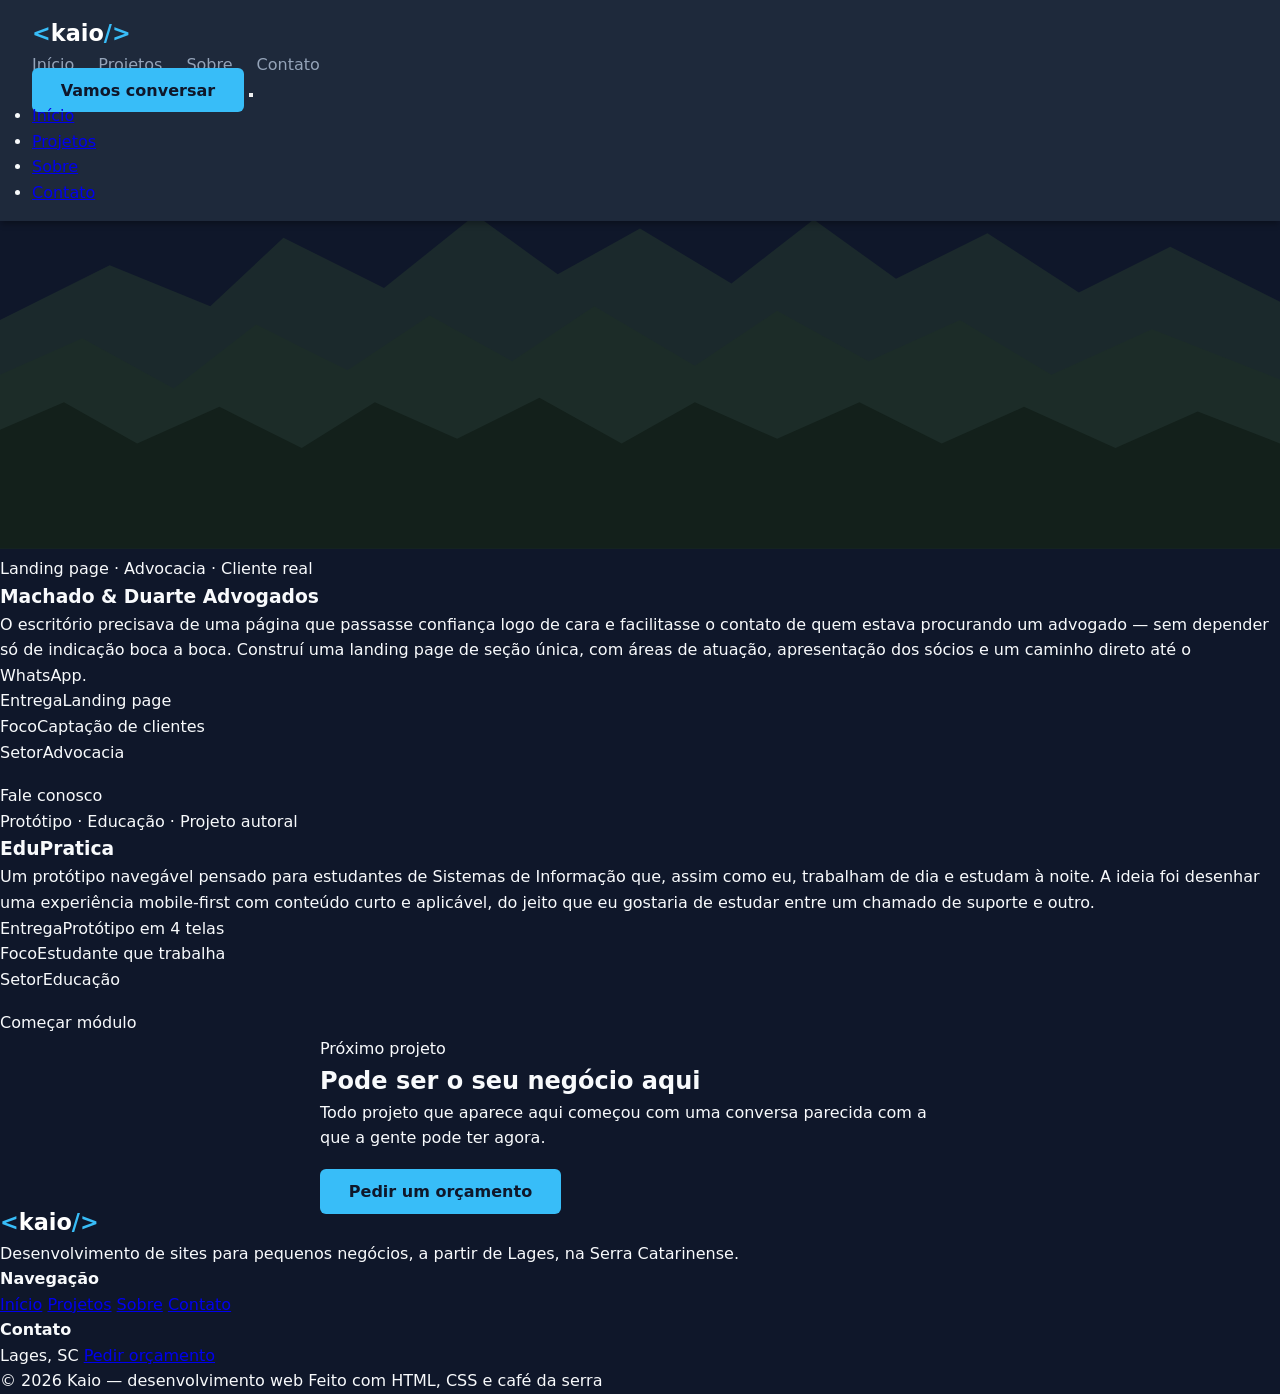
==== portfolio.html @ 51c5e618 "Criando portfolio" ====
<!doctype html>
<html lang="pt-BR">
<head>
<meta charset="UTF-8">
<meta name="viewport" content="width=device-width, initial-scale=1.0">
<title>Projetos — Kaio</title>
<meta name="description" content="Projetos de sites e protótipos desenvolvidos pelo Kaio.">
<link rel="preconnect" href="https://fonts.googleapis.com">
<link rel="stylesheet" href="style.css">
</head>
<body>

<header class="site-header">
  <nav class="container nav">
    <a href="index.html" class="logo"><span class="brk">&lt;</span>kaio<span class="brk">/&gt;</span></a>
    <ul class="nav-links">
      <li><a href="index.html">Início</a></li>
      <li><a href="portfolio.html" class="active">Projetos</a></li>
      <li><a href="sobre.html">Sobre</a></li>
      <li><a href="contato.html">Contato</a></li>
    </ul>
    <div class="nav-cta">
      <a href="contato.html" class="btn btn-ghost">Vamos conversar</a>
      <button class="nav-toggle" aria-label="Abrir menu" aria-expanded="false"><span></span></button>
    </div>
  </nav>
  <div class="mobile-menu">
    <ul>
      <li><a href="index.html">Início</a></li>
      <li><a href="portfolio.html">Projetos</a></li>
      <li><a href="sobre.html">Sobre</a></li>
      <li><a href="contato.html">Contato</a></li>
    </ul>
  </div>
</header>

<main>

  <div class="ridge-wrap page-banner">
    <div class="mist"></div>
    <div class="container">
      <p class="eyebrow">Projetos</p>
      <h1>O que já construí até aqui</h1>
      <p>Dois exemplos recentes: um cliente real e um protótipo autoral. Cada projeto começa do mesmo jeito — entendendo o que a pessoa do outro lado precisa resolver.</p>
    </div>
    <div class="ridge-svg">
      <svg viewBox="0 0 1400 460" preserveAspectRatio="xMidYMax slice" xmlns="http://www.w3.org/2000/svg" aria-hidden="true">
        <path d="M0,460 L0,210 L120,150 L230,195 L310,120 L420,175 L520,95 L610,160 L700,110 L800,170 L890,100 L980,165 L1080,115 L1180,180 L1280,130 L1400,190 L1400,460 Z" fill="#26392F" opacity="0.55"/>
        <path d="M0,460 L0,270 L90,230 L190,285 L280,215 L380,265 L470,205 L560,255 L650,195 L760,260 L850,200 L950,255 L1050,210 L1150,270 L1260,220 L1400,275 L1400,460 Z" fill="#1D2E27" opacity="0.75"/>
        <path d="M0,460 L0,330 L70,300 L150,345 L240,305 L330,350 L410,300 L500,340 L590,295 L680,345 L760,300 L850,340 L940,300 L1030,345 L1120,305 L1220,350 L1310,310 L1400,345 L1400,460 Z" fill="#13201B"/>
      </svg>
    </div>
  </div>

  <section>
    <div class="container">
      <div class="case-list">

        <div class="case">
          <div class="case-info">
            <span class="case-tag">Landing page · Advocacia · Cliente real</span>
            <h3>Machado &amp; Duarte Advogados</h3>
            <p>O escritório precisava de uma página que passasse confiança logo de cara e facilitasse o contato de quem estava procurando um advogado — sem depender só de indicação boca a boca. Construí uma landing page de seção única, com áreas de atuação, apresentação dos sócios e um caminho direto até o WhatsApp.</p>
            <div class="case-meta">
              <div><span>Entrega</span>Landing page</div>
              <div><span>Foco</span>Captação de clientes</div>
              <div><span>Setor</span>Advocacia</div>
            </div>
          </div>
          <div class="case-visual">
            <div class="mock-browser">
              <div class="mock-bar"><i></i><i></i><i></i></div>
              <div class="mock-body">
                <div class="mock-line w40"></div>
                <div class="mock-line w80"></div>
                <div class="mock-line w60"></div>
                <div class="mock-line w40" style="margin-top:18px;"></div>
                <span class="mock-btn">Fale conosco</span>
              </div>
            </div>
          </div>
        </div>

        <div class="case">
          <div class="case-info">
            <span class="case-tag">Protótipo · Educação · Projeto autoral</span>
            <h3>EduPratica</h3>
            <p>Um protótipo navegável pensado para estudantes de Sistemas de Informação que, assim como eu, trabalham de dia e estudam à noite. A ideia foi desenhar uma experiência mobile-first com conteúdo curto e aplicável, do jeito que eu gostaria de estudar entre um chamado de suporte e outro.</p>
            <div class="case-meta">
              <div><span>Entrega</span>Protótipo em 4 telas</div>
              <div><span>Foco</span>Estudante que trabalha</div>
              <div><span>Setor</span>Educação</div>
            </div>
          </div>
          <div class="case-visual">
            <div class="mock-browser">
              <div class="mock-bar"><i></i><i></i><i></i></div>
              <div class="mock-body">
                <div class="mock-line w60"></div>
                <div class="mock-line w40"></div>
                <div class="mock-line w80"></div>
                <div class="mock-line w60" style="margin-top:18px;"></div>
                <span class="mock-btn">Começar módulo</span>
              </div>
            </div>
          </div>
        </div>

      </div>
    </div>
  </section>

  <section class="on-fog-dim">
    <div class="container text-center" style="max-width:640px; margin:0 auto;">
      <p class="eyebrow" style="justify-content:center;">Próximo projeto</p>
      <h2>Pode ser o seu negócio aqui</h2>
      <p style="color:var(--stone); margin-bottom:28px;">Todo projeto que aparece aqui começou com uma conversa parecida com a que a gente pode ter agora.</p>
      <a href="contato.html" class="btn btn-primary">Pedir um orçamento</a>
    </div>
  </section>

</main>

<footer>
  <div class="container">
    <div class="footer-top">
      <div class="footer-brand">
        <a href="index.html" class="logo"><span class="brk">&lt;</span>kaio<span class="brk">/&gt;</span></a>
        <p>Desenvolvimento de sites para pequenos negócios, a partir de Lages, na Serra Catarinense.</p>
      </div>
      <div class="footer-cols">
        <div class="footer-col">
          <h4>Navegação</h4>
          <a href="index.html">Início</a>
          <a href="portfolio.html">Projetos</a>
          <a href="sobre.html">Sobre</a>
          <a href="contato.html">Contato</a>
        </div>
        <div class="footer-col">
          <h4>Contato</h4>
          <span>Lages, SC</span>
          <a href="contato.html">Pedir orçamento</a>
        </div>
      </div>
    </div>
    <div class="footer-bottom">
      <span>© <span class="js-year">2026</span> Kaio — desenvolvimento web</span>
      <span>Feito com HTML, CSS e café da serra</span>
    </div>
  </div>
</footer>

<script src="script.js"></script>
</body>
</html>
---- style.css ----
/* Reset e Estilos Gerais */
* {
    margin: 0;
    padding: 0;
    box-sizing: border-box;
}

body {
    font-family: system-ui, -apple-system, BlinkMacSystemFont, 'Segoe UI', Roboto, sans-serif;
    background-color: #0f172a;
    color: #f8fafc;
    line-height: 1.6;
}

/* Header & Navegação */
header {
    background-color: #1e293b;
    padding: 1rem 2rem;
    position: fixed;
    width: 100%;
    top: 0;
    z-index: 100;
    box-shadow: 0 4px 6px -1px rgba(0, 0, 0, 0.3);
}

.nav-container {
    display: flex;
    justify-content: space-between;
    align-items: center;
    max-width: 1100px;
    margin: 0 auto;
}

.logo {
    font-size: 1.4rem;
    font-weight: bold;
    color: #ffffff;
    text-decoration: none;
}

.logo span {
    color: #38bdf8;
}

.nav-links {
    display: flex;
    list-style: none;
    gap: 1.5rem;
}

.nav-links a {
    color: #94a3b8;
    text-decoration: none;
    transition: color 0.3s;
}

.nav-links a:hover {
    color: #38bdf8;
}

/* Hero Section */
.hero {
    height: 90vh;
    display: flex;
    flex-direction: column;
    justify-content: center;
    align-items: center;
    text-align: center;
    padding: 0 1rem;
}

.hero h1 {
    font-size: 2.8rem;
    margin-bottom: 1rem;
}

.highlight {
    color: #38bdf8;
}

.hero p {
    font-size: 1.2rem;
    color: #94a3b8;
    max-width: 600px;
    margin-bottom: 2rem;
}

.btn {
    background-color: #38bdf8;
    color: #0f172a;
    padding: 0.8rem 1.8rem;
    border-radius: 6px;
    text-decoration: none;
    font-weight: bold;
    border: none;
    cursor: pointer;
    transition: background-color 0.3s, transform 0.2s;
}

.btn:hover {
    background-color: #0284c7;
    color: #ffffff;
    transform: translateY(-2px);
}

/* Seções Principais */
.section {
    max-width: 1100px;
    margin: 5rem auto;
    padding: 0 1.5rem;
}

.section h2 {
    font-size: 2rem;
    margin-bottom: 1.5rem;
    border-left: 4px solid #38bdf8;
    padding-left: 0.8rem;
}

.sobre-texto {
    color: #cbd5e1;
    font-size: 1.1rem;
    max-width: 800px;
}

/* Grid de Projetos */
.grid-projetos {
    display: grid;
    grid-template-columns: repeat(auto-fit, minmax(300px, 1fr));
    gap: 1.5rem;
    margin-top: 2rem;
}

.card {
    background-color: #1e293b;
    padding: 1.8rem;
    border-radius: 8px;
    border: 1px solid #334155;
    display: flex;
    flex-direction: column;
    justify-content: space-between;
    transition: transform 0.3s, border-color 0.3s;
}

.card:hover {
    transform: translateY(-5px);
    border-color: #38bdf8;
}

.card h3 {
    color: #38bdf8;
    margin-bottom: 0.8rem;
}

.card p {
    color: #94a3b8;
    margin-bottom: 1.2rem;
}

.tags {
    margin-bottom: 1.2rem;
}

.tags span {
    background-color: #334155;
    color: #e2e8f0;
    font-size: 0.8rem;
    padding: 0.25rem 0.6rem;
    border-radius: 4px;
    margin-right: 0.4rem;
}

.btn-card {
    color: #38bdf8;
    text-decoration: none;
    font-weight: bold;
}

.btn-card:hover {
    text-decoration: underline;
}

/* Form de Contato */
form {
    display: flex;
    flex-direction: column;
    gap: 1rem;
    max-width: 500px;
    margin-top: 1.5rem;
}

input, textarea {
    padding: 0.8rem;
    border-radius: 6px;
    border: 1px solid #334155;
    background-color: #1e293b;
    color: #ffffff;
    font-size: 1rem;
}

input:focus, textarea:focus {
    outline: none;
    border-color: #38bdf8;
}
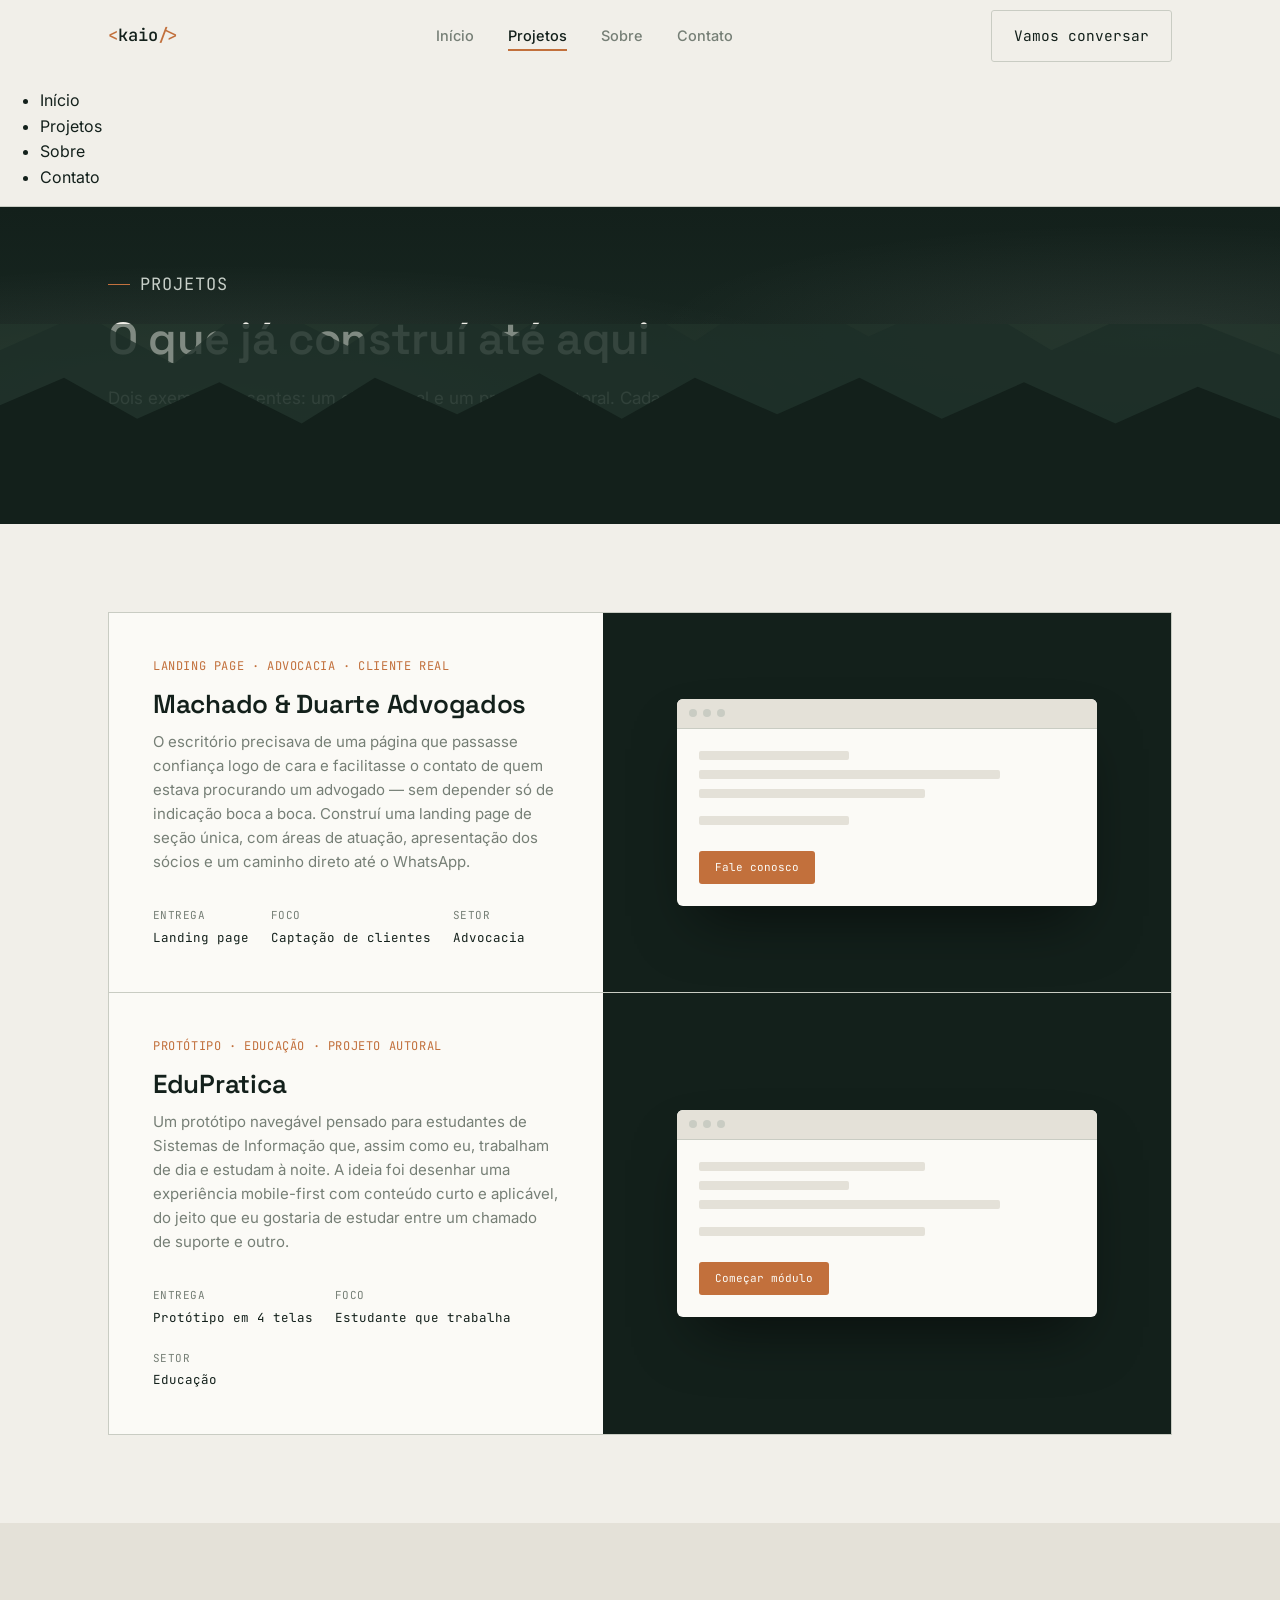
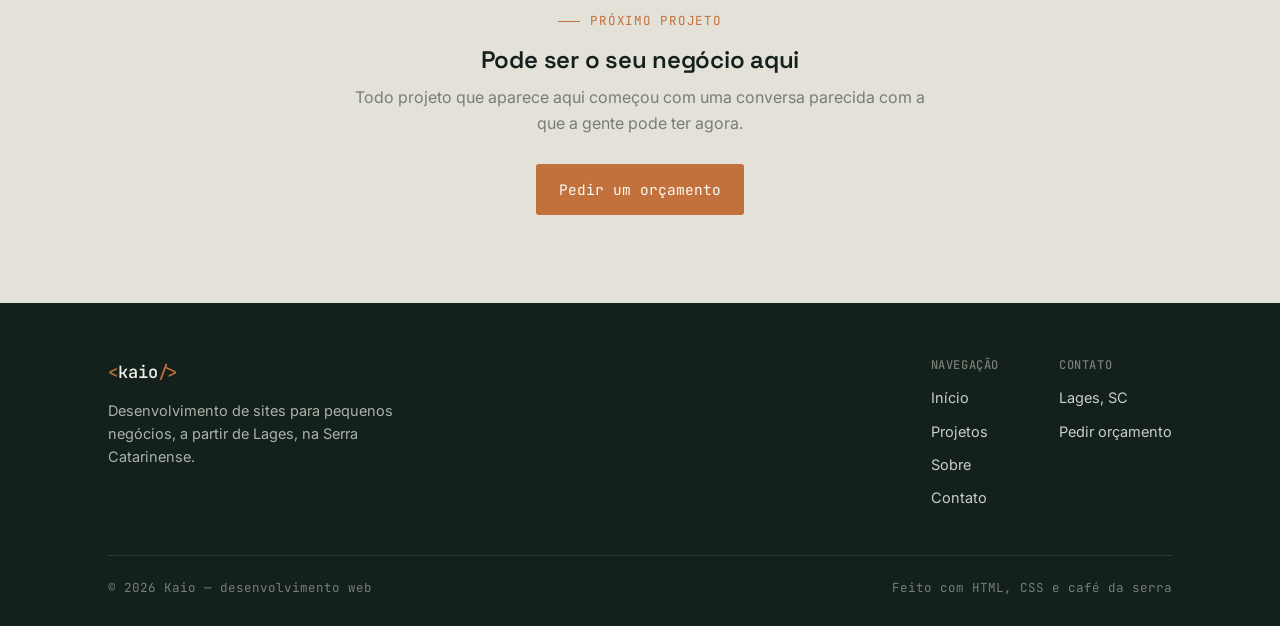
==== commit 35ed4b3f: "Criando portfolio" ====
--- a/portfolio.html
+++ b/portfolio.html
@@ -152,4 +152,4 @@
 
 <script src="script.js"></script>
 </body>
-</html>+</html>
--- a/style.css
+++ b/style.css
@@ -1,204 +1,704 @@
-/* Reset e Estilos Gerais */
-* {
-    margin: 0;
-    padding: 0;
-    box-sizing: border-box;
-}
-
-body {
-    font-family: system-ui, -apple-system, BlinkMacSystemFont, 'Segoe UI', Roboto, sans-serif;
-    background-color: #0f172a;
-    color: #f8fafc;
-    line-height: 1.6;
-}
-
-/* Header & Navegação */
-header {
-    background-color: #1e293b;
-    padding: 1rem 2rem;
-    position: fixed;
-    width: 100%;
-    top: 0;
-    z-index: 100;
-    box-shadow: 0 4px 6px -1px rgba(0, 0, 0, 0.3);
-}
-
-.nav-container {
-    display: flex;
-    justify-content: space-between;
-    align-items: center;
-    max-width: 1100px;
-    margin: 0 auto;
-}
-
-.logo {
-    font-size: 1.4rem;
-    font-weight: bold;
-    color: #ffffff;
-    text-decoration: none;
-}
-
-.logo span {
-    color: #38bdf8;
-}
-
-.nav-links {
-    display: flex;
-    list-style: none;
-    gap: 1.5rem;
-}
-
-.nav-links a {
-    color: #94a3b8;
-    text-decoration: none;
-    transition: color 0.3s;
-}
-
-.nav-links a:hover {
-    color: #38bdf8;
-}
-
-/* Hero Section */
-.hero {
-    height: 90vh;
-    display: flex;
-    flex-direction: column;
-    justify-content: center;
-    align-items: center;
-    text-align: center;
-    padding: 0 1rem;
-}
-
-.hero h1 {
-    font-size: 2.8rem;
-    margin-bottom: 1rem;
-}
-
-.highlight {
-    color: #38bdf8;
-}
-
-.hero p {
-    font-size: 1.2rem;
-    color: #94a3b8;
-    max-width: 600px;
-    margin-bottom: 2rem;
-}
-
-.btn {
-    background-color: #38bdf8;
-    color: #0f172a;
-    padding: 0.8rem 1.8rem;
-    border-radius: 6px;
-    text-decoration: none;
-    font-weight: bold;
-    border: none;
-    cursor: pointer;
-    transition: background-color 0.3s, transform 0.2s;
-}
-
-.btn:hover {
-    background-color: #0284c7;
-    color: #ffffff;
-    transform: translateY(-2px);
-}
-
-/* Seções Principais */
-.section {
-    max-width: 1100px;
-    margin: 5rem auto;
-    padding: 0 1.5rem;
-}
-
-.section h2 {
-    font-size: 2rem;
-    margin-bottom: 1.5rem;
-    border-left: 4px solid #38bdf8;
-    padding-left: 0.8rem;
-}
-
-.sobre-texto {
-    color: #cbd5e1;
-    font-size: 1.1rem;
-    max-width: 800px;
-}
-
-/* Grid de Projetos */
-.grid-projetos {
-    display: grid;
-    grid-template-columns: repeat(auto-fit, minmax(300px, 1fr));
-    gap: 1.5rem;
-    margin-top: 2rem;
-}
-
-.card {
-    background-color: #1e293b;
-    padding: 1.8rem;
-    border-radius: 8px;
-    border: 1px solid #334155;
-    display: flex;
-    flex-direction: column;
-    justify-content: space-between;
-    transition: transform 0.3s, border-color 0.3s;
-}
-
-.card:hover {
-    transform: translateY(-5px);
-    border-color: #38bdf8;
-}
-
-.card h3 {
-    color: #38bdf8;
-    margin-bottom: 0.8rem;
-}
-
-.card p {
-    color: #94a3b8;
-    margin-bottom: 1.2rem;
-}
-
-.tags {
-    margin-bottom: 1.2rem;
-}
-
-.tags span {
-    background-color: #334155;
-    color: #e2e8f0;
-    font-size: 0.8rem;
-    padding: 0.25rem 0.6rem;
-    border-radius: 4px;
-    margin-right: 0.4rem;
-}
-
-.btn-card {
-    color: #38bdf8;
-    text-decoration: none;
-    font-weight: bold;
-}
-
-.btn-card:hover {
-    text-decoration: underline;
-}
-
-/* Form de Contato */
-form {
-    display: flex;
-    flex-direction: column;
-    gap: 1rem;
-    max-width: 500px;
-    margin-top: 1.5rem;
-}
-
-input, textarea {
-    padding: 0.8rem;
-    border-radius: 6px;
-    border: 1px solid #334155;
-    background-color: #1e293b;
-    color: #ffffff;
-    font-size: 1rem;
-}
-
-input:focus, textarea:focus {
-    outline: none;
-    border-color: #38bdf8;
-}+/* ==========================================================================
+   Kaio — portfólio de desenvolvimento web
+   Identidade: Serra Catarinense — araucárias, neblina, pedra, frio — lida
+   através de uma lente técnica (terminal, mono, precisão).
+   ========================================================================== */
+
+@import url('https://fonts.googleapis.com/css2?family=Space+Grotesk:wght@400;500;600;700&family=Inter:wght@400;500;600&family=JetBrains+Mono:wght@400;500&display=swap');
+
+:root{
+  /* cor — neblina fria, pedra, araucária, brasa */
+  --fog:        #F1EFE9;
+  --fog-dim:    #E4E1D8;
+  --pine:       #13201B;
+  --pine-mid:   #1D2E27;
+  --pine-soft:  #26392F;
+  --araucaria:  #3F5B4C;
+  --stone:      #767F76;
+  --stone-line: #C9CCC3;
+  --ember:      #C2703C;
+  --ember-soft: #E0A264;
+  --paper:      #FBFAF6;
+
+  --font-display: 'Space Grotesk', sans-serif;
+  --font-body: 'Inter', sans-serif;
+  --font-mono: 'JetBrains Mono', monospace;
+
+  --container: 1120px;
+  --radius: 3px;
+
+  --ease: cubic-bezier(.4,0,.2,1);
+}
+
+*{ box-sizing: border-box; }
+html{ scroll-behavior: smooth; }
+
+@media (prefers-reduced-motion: reduce){
+  html{ scroll-behavior: auto; }
+  *{ animation-duration: 0.001ms !important; animation-iteration-count: 1 !important; transition-duration: 0.001ms !important; }
+}
+
+body{
+  margin: 0;
+  background: var(--fog);
+  color: var(--pine);
+  font-family: var(--font-body);
+  font-size: 16px;
+  line-height: 1.6;
+  -webkit-font-smoothing: antialiased;
+}
+
+img,svg{ max-width: 100%; display: block; }
+
+a{ color: inherit; text-decoration: none; }
+
+h1,h2,h3,h4{
+  font-family: var(--font-display);
+  font-weight: 600;
+  line-height: 1.08;
+  margin: 0 0 .5em;
+  letter-spacing: -0.01em;
+}
+
+p{ margin: 0 0 1em; color: var(--pine); }
+
+.container{
+  max-width: var(--container);
+  margin: 0 auto;
+  padding: 0 28px;
+}
+
+.eyebrow{
+  font-family: var(--font-mono);
+  font-size: 12.5px;
+  letter-spacing: .06em;
+  text-transform: uppercase;
+  color: var(--ember);
+  display: flex;
+  align-items: center;
+  gap: 10px;
+  margin-bottom: 16px;
+}
+.eyebrow::before{
+  content: '';
+  width: 22px;
+  height: 1px;
+  background: var(--ember);
+  display: inline-block;
+}
+
+:focus-visible{
+  outline: 2px solid var(--ember);
+  outline-offset: 3px;
+}
+
+/* ---------- botões ---------- */
+.btn{
+  display: inline-flex;
+  align-items: center;
+  gap: 10px;
+  font-family: var(--font-mono);
+  font-size: 14.5px;
+  padding: 13px 22px;
+  border-radius: var(--radius);
+  border: 1px solid transparent;
+  cursor: pointer;
+  transition: all .2s var(--ease);
+  white-space: nowrap;
+}
+.btn-primary{
+  background: var(--ember);
+  color: var(--paper);
+}
+.btn-primary:hover{
+  background: var(--ember-soft);
+  transform: translateY(-1px);
+}
+.btn-ghost{
+  background: transparent;
+  border-color: var(--stone-line);
+  color: var(--pine);
+}
+.btn-ghost:hover{
+  border-color: var(--pine);
+  background: var(--fog-dim);
+}
+.btn-on-dark{
+  border-color: rgba(241,239,233,.3);
+  color: var(--fog);
+}
+.btn-on-dark:hover{
+  border-color: var(--fog);
+  background: rgba(241,239,233,.08);
+}
+
+/* ==========================================================================
+   Header / navegação
+   ========================================================================== */
+.site-header{
+  position: sticky;
+  top: 0;
+  z-index: 100;
+  background: rgba(241,239,233,.86);
+  backdrop-filter: blur(10px);
+  border-bottom: 1px solid var(--stone-line);
+}
+.nav{
+  display: flex;
+  align-items: center;
+  justify-content: space-between;
+  height: 72px;
+}
+.logo{
+  font-family: var(--font-mono);
+  font-size: 17px;
+  font-weight: 500;
+  color: var(--pine);
+}
+.logo .brk{ color: var(--ember); }
+
+.nav-links{
+  display: flex;
+  align-items: center;
+  gap: 34px;
+  list-style: none;
+  margin: 0; padding: 0;
+}
+.nav-links a{
+  font-size: 14.5px;
+  font-weight: 500;
+  color: var(--stone);
+  position: relative;
+  padding: 4px 0;
+  transition: color .2s var(--ease);
+}
+.nav-links a:hover, .nav-links a.active{ color: var(--pine); }
+.nav-links a.active::after{
+  content:'';
+  position: absolute;
+  left:0; right:0; bottom:-3px;
+  height: 2px;
+  background: var(--ember);
+}
+.nav-cta{ display:flex; align-items:center; gap: 18px; }
+
+.nav-toggle{
+  display: none;
+  width: 40px; height: 40px;
+  border: 1px solid var(--stone-line);
+  border-radius: var(--radius);
+  background: transparent;
+  cursor: pointer;
+  position: relative;
+}
+.nav-toggle span, .nav-toggle span::before, .nav-toggle span::after{
+  content:'';
+  position: absolute;
+  left: 10px; right: 10px;
+  height: 1.5px;
+  background: var(--pine);
+  transition: transform .25s var(--ease), opacity .25s var(--ease);
+}
+.nav-toggle span{ top: 19px; }
+.nav-toggle span::before{ top: -6px; }
+.nav-toggle span::after{ top: 6px; }
+.nav-toggle.is-open span{ background: transparent; }
+.nav-toggle.is-open span::before{ transform: translateY(6px) rotate(45deg); }
+.nav-toggle.is-open span::after{ transform: translateY(-6px) rotate(-45deg); }
+
+/* ==========================================================================
+   Ridge — silhueta de araucárias (elemento-assinatura)
+   ========================================================================== */
+.ridge-wrap{
+  position: relative;
+  overflow: hidden;
+  background: linear-gradient(180deg, var(--pine) 0%, var(--pine-mid) 100%);
+}
+.ridge-wrap svg{ width: 100%; height: auto; display:block; }
+.ridge-svg{
+  position: absolute;
+  left: 0; right: 0; bottom: 0;
+  z-index: 1;
+  pointer-events: none;
+  line-height: 0;
+  height: 300px;
+  overflow: hidden;
+}
+.ridge-svg svg{ width: 100%; height: 100%; display: block; }
+.page-banner .ridge-svg{ height: 200px; }
+@media (max-width: 880px){
+  .ridge-svg{ height: 200px; }
+  .page-banner .ridge-svg{ height: 150px; }
+}
+.fog-layer{
+  position: absolute;
+  inset: 0;
+  background: linear-gradient(180deg, transparent 40%, rgba(241,239,233,.06) 100%);
+  pointer-events: none;
+}
+.mist{
+  position: absolute;
+  width: 160%;
+  height: 100%;
+  top: 0; left: -30%;
+  background: radial-gradient(ellipse 45% 60% at 30% 60%, rgba(241,239,233,.10), transparent 70%),
+              radial-gradient(ellipse 35% 50% at 75% 40%, rgba(241,239,233,.07), transparent 70%);
+  animation: drift 34s linear infinite;
+  pointer-events: none;
+}
+@keyframes drift{
+  0%{ transform: translateX(0); }
+  100%{ transform: translateX(18%); }
+}
+
+/* ==========================================================================
+   Hero
+   ========================================================================== */
+.hero{
+  position: relative;
+  color: var(--fog);
+  padding: 108px 0 0;
+}
+.hero-inner{
+  position: relative;
+  z-index: 2;
+  padding-bottom: 64px;
+}
+.hero h1{
+  font-size: clamp(2.4rem, 5.4vw, 4.1rem);
+  max-width: 15ch;
+  color: var(--fog);
+}
+.hero h1 em{
+  font-style: normal;
+  color: var(--ember-soft);
+}
+.hero-sub{
+  font-size: 18px;
+  color: #C7CFC8;
+  max-width: 46ch;
+  margin: 20px 0 34px;
+}
+.hero-actions{ display:flex; gap: 16px; flex-wrap: wrap; margin-bottom: 56px; }
+
+.hero-stats{
+  display: grid;
+  grid-template-columns: repeat(3,1fr);
+  border-top: 1px solid rgba(241,239,233,.16);
+  padding-top: 22px;
+  gap: 20px;
+}
+.hero-stats .stat b{
+  display:block;
+  font-family: var(--font-mono);
+  font-size: 22px;
+  color: var(--ember-soft);
+}
+.hero-stats .stat span{
+  font-size: 13px;
+  color: #A9B3AB;
+}
+
+/* pequeno ridge usado no topo de páginas internas */
+.page-banner{
+  padding: 64px 0 40px;
+  color: var(--fog);
+}
+.page-banner h1{ color: var(--fog); font-size: clamp(2rem,4vw,2.8rem); }
+.page-banner p{ color: #C7CFC8; max-width: 56ch; font-size: 17px; }
+
+/* ==========================================================================
+   Seções gerais
+   ========================================================================== */
+section{ padding: 88px 0; }
+.section-head{
+  display:flex;
+  justify-content: space-between;
+  align-items: flex-end;
+  gap: 24px;
+  margin-bottom: 48px;
+  flex-wrap: wrap;
+}
+.section-head h2{ font-size: clamp(1.7rem,3vw,2.3rem); max-width: 18ch; }
+.section-head p{ color: var(--stone); max-width: 40ch; margin:0; }
+
+.on-fog-dim{ background: var(--fog-dim); }
+.on-pine{ background: var(--pine); color: var(--fog); }
+.on-pine h2, .on-pine h3{ color: var(--fog); }
+.on-pine p{ color: #C7CFC8; }
+
+/* ---------- grid de serviços ---------- */
+.services{
+  display: grid;
+  grid-template-columns: repeat(3, 1fr);
+  gap: 1px;
+  background: var(--stone-line);
+  border: 1px solid var(--stone-line);
+}
+.service-card{
+  background: var(--paper);
+  padding: 34px 30px;
+}
+.service-card .num{
+  font-family: var(--font-mono);
+  color: var(--ember);
+  font-size: 13px;
+  margin-bottom: 18px;
+  display: block;
+}
+.service-card h3{ font-size: 20px; margin-bottom: 10px; }
+.service-card p{ color: var(--stone); font-size: 15px; margin-bottom: 0; }
+
+/* ---------- trilha de preços ---------- */
+.trail{
+  display: grid;
+  grid-template-columns: repeat(3, 1fr);
+  gap: 24px;
+}
+.trail-tier{
+  border: 1px solid var(--stone-line);
+  background: var(--paper);
+  padding: 32px 28px;
+  border-radius: var(--radius);
+  position: relative;
+  display: flex;
+  flex-direction: column;
+}
+.trail-tier.is-featured{
+  border-color: var(--pine);
+  background: var(--pine);
+  color: var(--fog);
+}
+.trail-tier.is-featured p, .trail-tier.is-featured .trail-desc{ color: #C7CFC8; }
+.trail-mark{
+  font-family: var(--font-mono);
+  font-size: 12px;
+  letter-spacing: .05em;
+  text-transform: uppercase;
+  color: var(--ember);
+  margin-bottom: 14px;
+}
+.trail-tier.is-featured .trail-mark{ color: var(--ember-soft); }
+.trail-tier h3{ font-size: 22px; margin-bottom: 6px; }
+.trail-price{
+  font-family: var(--font-mono);
+  font-size: 30px;
+  margin: 10px 0 4px;
+}
+.trail-price span{ font-size: 14px; color: var(--stone); font-weight: 400;}
+.trail-tier.is-featured .trail-price span{ color: #A9B3AB; }
+.trail-desc{ color: var(--stone); font-size: 14.5px; margin-bottom: 22px; }
+.trail-list{
+  list-style: none;
+  padding: 0; margin: 0 0 26px;
+  display: flex; flex-direction: column; gap: 10px;
+  font-size: 14.5px;
+}
+.trail-list li{ display:flex; gap: 10px; align-items: baseline; }
+.trail-list li::before{
+  content: '—';
+  color: var(--ember);
+  font-family: var(--font-mono);
+}
+.trail-tier .btn{ margin-top: auto; justify-content: center; }
+
+/* ---------- portfólio ---------- */
+.case-list{ display:flex; flex-direction: column; gap: 1px; background: var(--stone-line); border: 1px solid var(--stone-line); }
+.case{
+  background: var(--paper);
+  display: grid;
+  grid-template-columns: 1fr 1.15fr;
+  gap: 0;
+}
+.case-info{ padding: 44px; display:flex; flex-direction: column; justify-content: center; }
+.case-tag{
+  font-family: var(--font-mono);
+  font-size: 12px;
+  color: var(--ember);
+  text-transform: uppercase;
+  letter-spacing: .05em;
+  margin-bottom: 14px;
+}
+.case-info h3{ font-size: 26px; margin-bottom: 12px; }
+.case-info p{ color: var(--stone); font-size: 15px; }
+.case-meta{
+  display:flex; gap: 22px; margin-top: 18px; flex-wrap: wrap;
+  font-family: var(--font-mono); font-size: 12.5px; color: var(--pine);
+}
+.case-meta div span{ display:block; color: var(--stone); font-size: 11px; margin-bottom: 3px; text-transform: uppercase; letter-spacing:.04em;}
+.case-visual{
+  background: var(--pine);
+  position: relative;
+  min-height: 320px;
+  display:flex;
+  align-items:center;
+  justify-content:center;
+  padding: 30px;
+  overflow: hidden;
+}
+
+/* mockup genérico em CSS puro (sem imagens externas) */
+.mock-browser{
+  width: 100%;
+  max-width: 420px;
+  background: var(--paper);
+  border-radius: 6px;
+  overflow: hidden;
+  box-shadow: 0 30px 60px -20px rgba(0,0,0,.55);
+}
+.mock-bar{
+  height: 30px;
+  background: var(--fog-dim);
+  display:flex;
+  align-items:center;
+  gap:6px;
+  padding: 0 12px;
+  border-bottom: 1px solid var(--stone-line);
+}
+.mock-bar i{ width:8px; height:8px; border-radius:50%; background: var(--stone-line); display:block; }
+.mock-body{ padding: 22px; }
+.mock-line{ height: 9px; border-radius: 2px; background: var(--fog-dim); margin-bottom: 10px; }
+.mock-line.w60{ width: 60%; }
+.mock-line.w40{ width: 40%; }
+.mock-line.w80{ width: 80%; }
+.mock-btn{
+  margin-top: 16px;
+  display:inline-block;
+  padding: 8px 16px;
+  background: var(--ember);
+  border-radius: 3px;
+  font-family: var(--font-mono);
+  font-size: 11px;
+  color: var(--paper);
+}
+
+/* ---------- FAQ / accordion ---------- */
+.faq-item{
+  border-bottom: 1px solid var(--stone-line);
+}
+.faq-q{
+  width: 100%;
+  text-align: left;
+  background: none;
+  border: none;
+  padding: 22px 0;
+  font-family: var(--font-display);
+  font-size: 17px;
+  color: var(--pine);
+  display:flex;
+  justify-content: space-between;
+  align-items:center;
+  cursor: pointer;
+  gap: 20px;
+}
+.faq-q .plus{
+  font-family: var(--font-mono);
+  color: var(--ember);
+  font-size: 20px;
+  transition: transform .25s var(--ease);
+  flex-shrink: 0;
+}
+.faq-item.is-open .plus{ transform: rotate(45deg); }
+.faq-a{
+  max-height: 0;
+  overflow: hidden;
+  transition: max-height .3s var(--ease);
+}
+.faq-a p{ padding-bottom: 20px; color: var(--stone); max-width: 60ch; }
+
+/* ---------- CTA final ---------- */
+.cta-block{
+  text-align: center;
+  padding: 90px 0;
+}
+.cta-block h2{ font-size: clamp(1.8rem,4vw,2.6rem); max-width: 22ch; margin: 0 auto 18px; }
+.cta-block p{ color: #C7CFC8; max-width: 46ch; margin: 0 auto 34px; }
+.cta-block .hero-actions{ justify-content: center; margin-bottom: 0; }
+
+/* ---------- footer ---------- */
+footer{
+  background: var(--pine);
+  color: #A9B3AB;
+  padding: 56px 0 28px;
+}
+.footer-top{
+  display:flex;
+  justify-content: space-between;
+  flex-wrap: wrap;
+  gap: 40px;
+  padding-bottom: 36px;
+  border-bottom: 1px solid rgba(241,239,233,.12);
+  margin-bottom: 22px;
+}
+.footer-brand .logo{ color: var(--fog); }
+.footer-brand p{ color: #A9B3AB; max-width: 34ch; margin-top: 12px; font-size: 14.5px; }
+.footer-cols{ display:flex; gap: 60px; flex-wrap: wrap; }
+.footer-col h4{
+  font-family: var(--font-mono);
+  font-size: 12px;
+  text-transform: uppercase;
+  letter-spacing: .05em;
+  color: var(--stone);
+  margin-bottom: 14px;
+  font-weight: 500;
+}
+.footer-col a, .footer-col span{
+  display:block;
+  font-size: 14.5px;
+  color: #C7CFC8;
+  margin-bottom: 10px;
+}
+.footer-col a:hover{ color: var(--ember-soft); }
+.footer-bottom{
+  display:flex; justify-content: space-between; flex-wrap: wrap; gap: 10px;
+  font-family: var(--font-mono);
+  font-size: 12.5px;
+  color: var(--stone);
+}
+
+/* ==========================================================================
+   Sobre — page specific
+   ========================================================================== */
+.about-grid{
+  display: grid;
+  grid-template-columns: .9fr 1.1fr;
+  gap: 64px;
+  align-items: start;
+}
+.skill-row{
+  display:flex;
+  justify-content: space-between;
+  padding: 16px 0;
+  border-bottom: 1px solid var(--stone-line);
+  align-items: baseline;
+}
+.skill-row span:first-child{ font-weight: 500; }
+.skill-row span:last-child{ font-family: var(--font-mono); font-size: 13px; color: var(--stone); }
+
+.timeline{
+  border-left: 1px solid var(--stone-line);
+  padding-left: 28px;
+  display: flex;
+  flex-direction: column;
+  gap: 30px;
+}
+.timeline-item{ position: relative; }
+.timeline-item::before{
+  content:'';
+  position: absolute;
+  left: -33px; top: 4px;
+  width: 8px; height: 8px;
+  border-radius: 50%;
+  background: var(--ember);
+}
+.timeline-item .t-year{
+  font-family: var(--font-mono);
+  font-size: 12.5px;
+  color: var(--ember);
+  display:block;
+  margin-bottom: 4px;
+}
+.timeline-item h4{ margin: 0 0 6px; font-size: 17px; }
+.timeline-item p{ color: var(--stone); font-size: 14.5px; margin: 0; }
+
+/* ==========================================================================
+   Contato — page specific
+   ========================================================================== */
+.contact-grid{
+  display: grid;
+  grid-template-columns: 1fr 1fr;
+  gap: 64px;
+}
+.field{
+  margin-bottom: 22px;
+  display: flex;
+  flex-direction: column;
+  gap: 8px;
+}
+.field label{
+  font-family: var(--font-mono);
+  font-size: 12.5px;
+  text-transform: uppercase;
+  letter-spacing: .04em;
+  color: var(--stone);
+}
+.field input, .field textarea, .field select{
+  border: 1px solid var(--stone-line);
+  background: var(--paper);
+  padding: 13px 14px;
+  border-radius: var(--radius);
+  font-family: var(--font-body);
+  font-size: 15px;
+  color: var(--pine);
+  resize: vertical;
+}
+.field input:focus, .field textarea:focus, .field select:focus{
+  border-color: var(--ember);
+  outline: none;
+}
+.contact-info{ display: flex; flex-direction: column; gap: 26px; }
+.contact-info-item{ display:flex; gap: 16px; }
+.contact-info-item .ico{
+  width: 42px; height:42px;
+  border: 1px solid var(--stone-line);
+  border-radius: var(--radius);
+  display:flex; align-items:center; justify-content:center;
+  font-family: var(--font-mono);
+  color: var(--ember);
+  flex-shrink: 0;
+}
+.contact-info-item h4{ font-size: 15.5px; margin-bottom: 4px; }
+.contact-info-item p{ color: var(--stone); font-size: 14.5px; margin: 0; }
+.contact-info-item a{ color: var(--pine); font-weight: 500; }
+.contact-info-item a:hover{ color: var(--ember); }
+
+/* ==========================================================================
+   Utilitários / responsivo
+   ========================================================================== */
+.text-center{ text-align: center; }
+
+@media (max-width: 880px){
+  .nav-links, .nav-cta .btn-ghost{ display: none; }
+  .nav-toggle{ display: block; }
+  .nav-cta{ gap: 12px; }
+
+  .mobile-menu{
+    max-height: 0;
+    overflow: hidden;
+    transition: max-height .3s var(--ease);
+    background: var(--fog);
+    border-bottom: 1px solid var(--stone-line);
+  }
+  .mobile-menu.is-open{ max-height: 420px; }
+  .mobile-menu ul{ list-style:none; margin:0; padding: 10px 28px 24px; display:flex; flex-direction:column; }
+  .mobile-menu a{
+    padding: 14px 0;
+    border-bottom: 1px solid var(--stone-line);
+    font-family: var(--font-mono);
+    font-size: 15px;
+  }
+  .mobile-menu a:last-child{ border-bottom: none; }
+
+  .hero{ padding-top: 88px; }
+  .hero-stats{ grid-template-columns: 1fr; gap: 14px; }
+
+  .services{ grid-template-columns: 1fr; }
+  .trail{ grid-template-columns: 1fr; }
+  .case{ grid-template-columns: 1fr; }
+  .case-visual{ min-height: 240px; order: -1; }
+  .case-info{ padding: 32px 26px; }
+
+  .about-grid{ grid-template-columns: 1fr; gap: 44px; }
+  .contact-grid{ grid-template-columns: 1fr; gap: 44px; }
+
+  section{ padding: 60px 0; }
+  .footer-top{ flex-direction: column; }
+  .footer-cols{ gap: 36px; }
+}
+
+@media (max-width: 520px){
+  .container{ padding: 0 20px; }
+  .hero-actions{ flex-direction: column; align-items: stretch; }
+  .hero-actions .btn{ justify-content: center; }
+  .case-meta{ gap: 16px; }
+}
